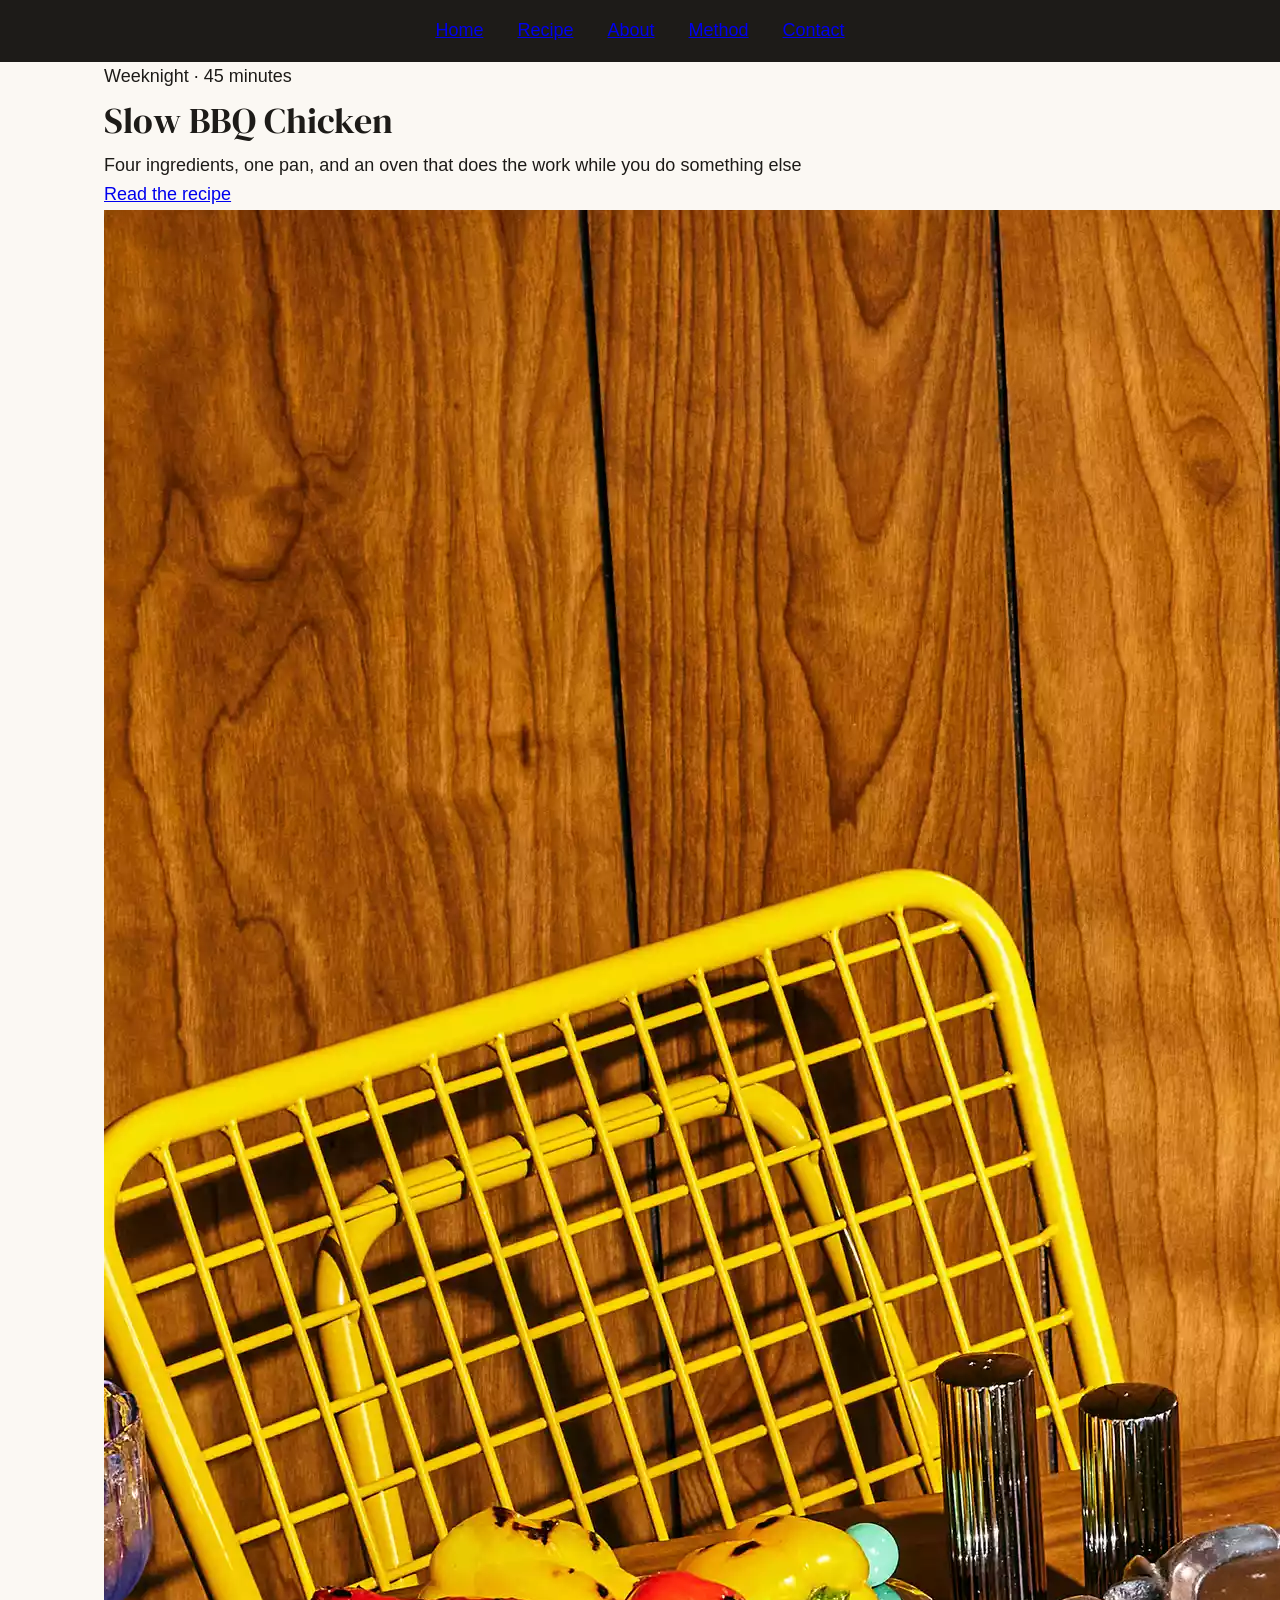
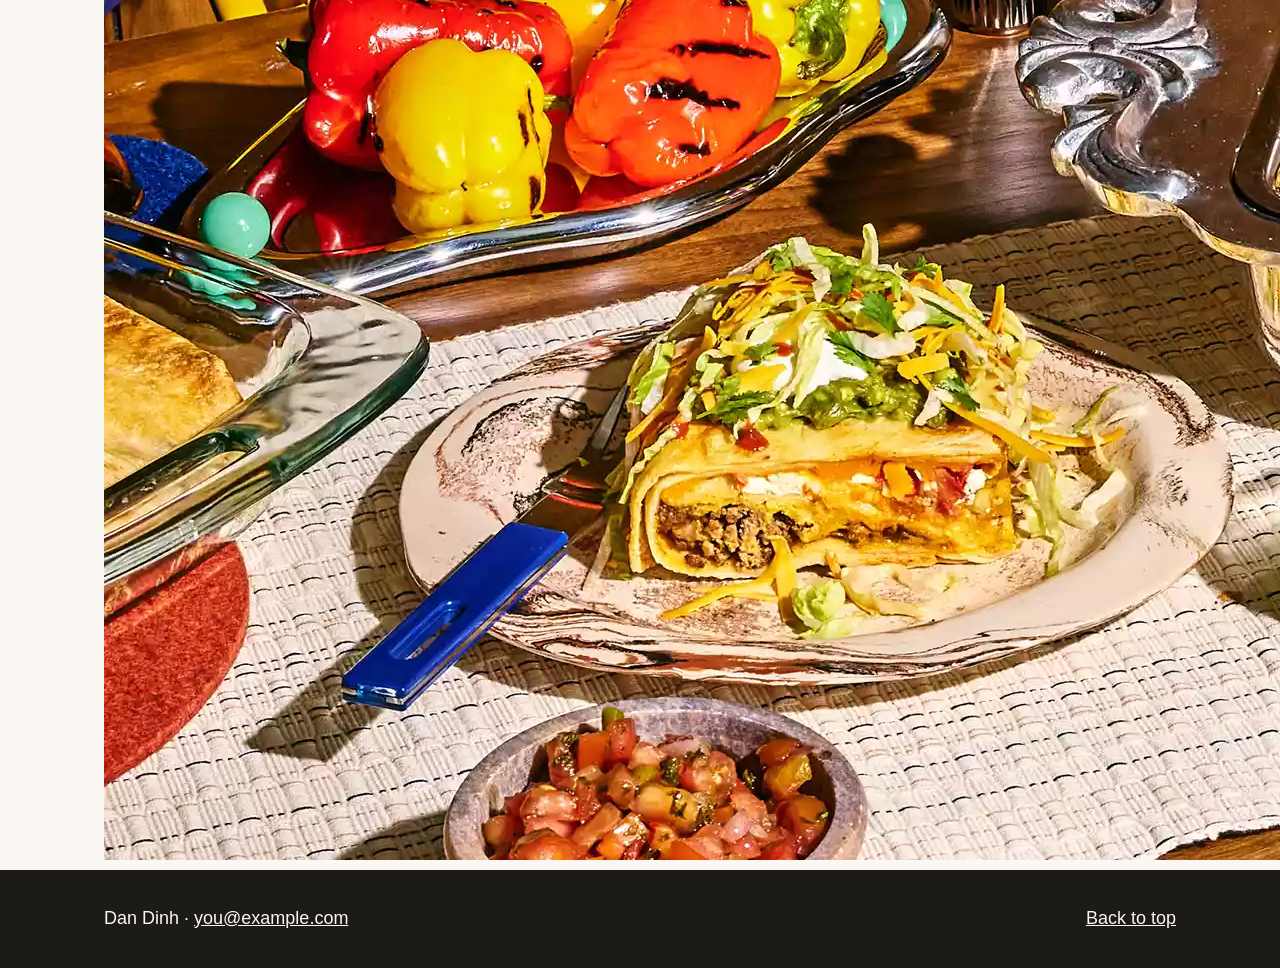
==== index.html @ 53318a9f "add hero img" ====
<!DOCTYPE html>
<html lang="en">
<head>
    <meta charset="UTF-8">
    <meta name="viewport" content="width=device-width, initial-scale=1.0">
    <title>Document</title>
    
    <link rel="preconnect" href="https://fonts.googleapis.com">
    <link rel="preconnect" href="https://fonts.gstatic.com" crossorigin>
    <link href="https://fonts.googleapis.com/css2?family=DM+Serif+Display:ital@0;1&display=swap" rel="stylesheet">

    <link rel="stylesheet" href="css/styles.css">
</head>
<body id="top">
    <nav class="site-nav">
        <ul>
            <li>
                <a href="index.html">Home</a>
            </li>
            <li>
                <a href="#cards">Recipe</a>
            </li>
            <li>
                <a href="#about">About</a>
            </li>
            <li>
                <a href="#method">Method</a>
            </li>
            <li>
                <a href="mailto:you@example.com">Contact</a>
            </li>
        </ul>
    </nav>

    <main>
        <header class="hero">
            <div>
                <p class="eyebrow">Weeknight &middot; 45 minutes</p>
                <h1>Slow BBQ Chicken</h1>
                <p class="lede"> Four ingredients, one pan, and an oven that does the work while you do something else</p>
                <a class="button" href="recipes/bbq-chicken.html">Read the recipe</a>
            </div>
            <img src="images/homepage.webp" alt="A plate of BBQ chicken">
        </header>
    </main>

    <footer class="site-footer">
        <div class="inner">
            <p>Dan Dinh &middot; <a href=mailto:you@example.com>you@example.com</a></p>
            <p class="right"><a href="atop">Back to top</a></p>
        </div>
    </footer>

</body>
</html>
---- css/styles.css ----
/*Colors:
ink     #1D1B18
paper   #FBF8F3
bone    #EFE9DF
accent  #1B858F
muted   #6B6560
*/

* {
    box-sizing: border-box;
    margin: 0;
    padding: 0;
}

body {
    background: #FBF8F3;
    color: #1D1B18;
    font-family: 'Inter', Helvetica, Arial, sans-serif;
    font-size: 18px;
    line-height: 1.65;
}

h1, h2, h3 {
    font-family: 'DM Serif Display', Georgia, serif;
    font-weight: 400;
}

.site-nav{
    background: #1D1B18;
}

.site-nav ul {
    list-style: none;
    display: grid;
    grid-template: auto / auto auto auto auto auto;
    gap: 34px;
    width: max-content;
    margin: 0 auto;
    padding: 16px 24px;
}

.side-nav a {
    color: #FBF8F3;
    text-decoration: none;
    font-size: 15px;
}

main {
    max-width: 1120px;
    margin: 0 auto;
    padding: 0 24px;
}

.site-footer {
    background: #1D1B18;
    color: #FBF8F3;
}

.site-footer .inner {
    display: grid;
    grid-template: auto / 1fr 1fr;
    max-width: 1120px;
    margin: 0 auto;
    padding: 34px 24px;
}

.site-footer a {
    color: #FBF8F3;
}

.site-footer .right {
    text-align: right;
}
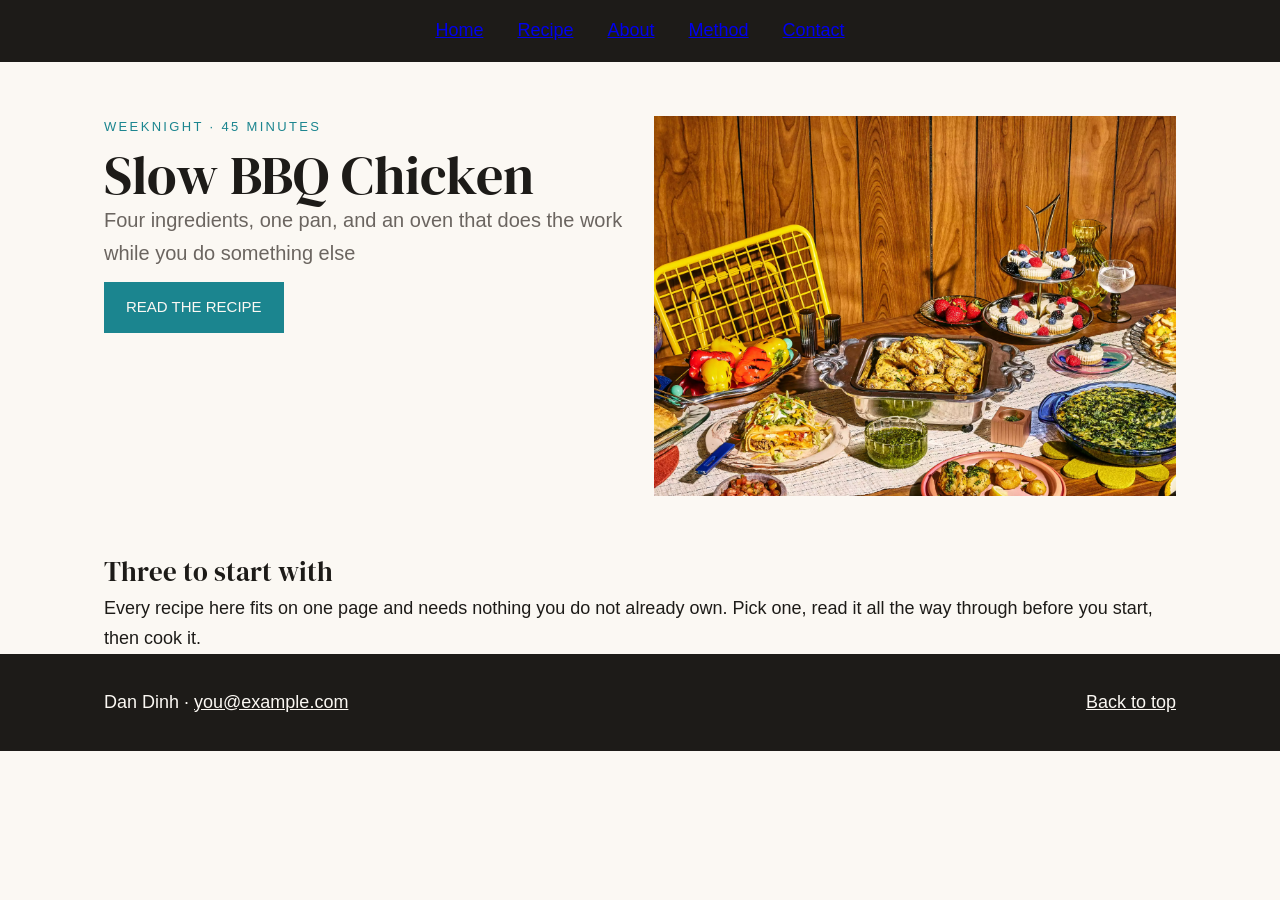
==== commit 8ae52a1f: "added section" ====
--- a/index.html
+++ b/index.html
@@ -42,6 +42,14 @@
             </div>
             <img src="images/homepage.webp" alt="A plate of BBQ chicken">
         </header>
+
+        <section class="section-head" id="cards">
+            <h2>Three to start with</h2>
+            <p>Every recipe here fits on one page and needs nothing you
+                do not already own. Pick one, read it all the way through
+                before you start, then cook it.</p>
+        </section>
+
     </main>
 
     <footer class="site-footer">
--- a/css/styles.css
+++ b/css/styles.css
@@ -70,4 +70,46 @@
 
 .site-footer .right {
     text-align: right;
+}
+
+.hero {
+    display: grid;
+    grid-template: auto / 1fr 1fr;
+    gap: 28px;
+    padding: 54px 0;
+}
+
+.hero img {
+    width: 100%;
+    height: 380px;
+    object-fit: cover;
+}
+
+h1 {
+    font-size: 54px;
+    line-height:  1.05;
+}
+
+.eyebrow {
+    font-size: 13px;
+    letter-spacing:  0.18em;
+    text-transform: uppercase;
+    color: #1B858F;
+    margin-bottom: 10px;
+}
+
+.lede {
+    font-size: 20px;
+    color: #6B6560;
+}
+
+.button {
+    display: inline-block;
+    margin-top: 12px;
+    background: #1B858F;
+    color: #FBF8F3;
+    text-decoration: none;
+    padding: 13px 22px;
+    font-size: 15px;
+    text-transform: uppercase;
 }
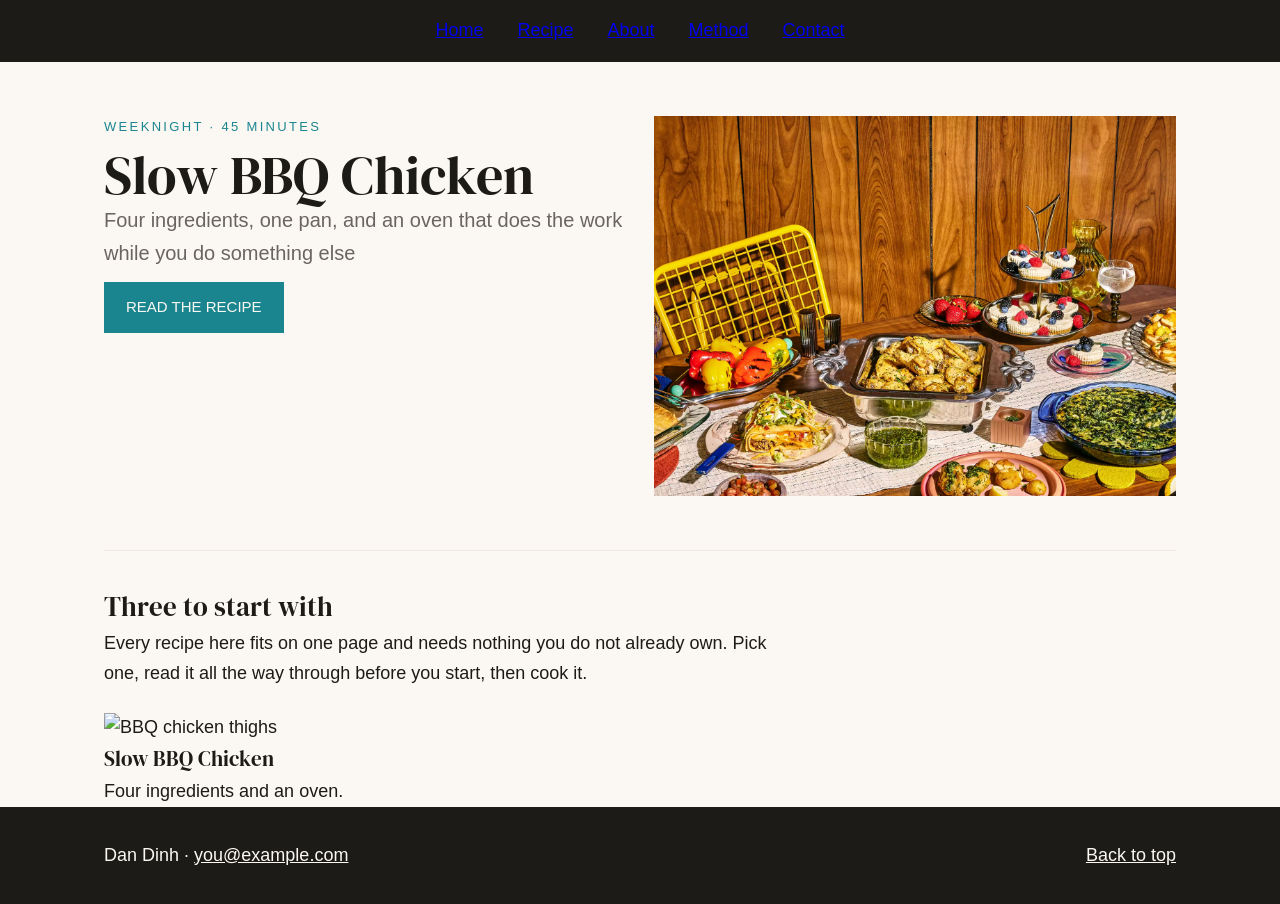
==== commit 83c5b4d9: "added section cards" ====
--- a/index.html
+++ b/index.html
@@ -45,9 +45,15 @@
 
         <section class="section-head" id="cards">
             <h2>Three to start with</h2>
-            <p>Every recipe here fits on one page and needs nothing you
-                do not already own. Pick one, read it all the way through
-                before you start, then cook it.</p>
+            <p>Every recipe here fits on one page and needs nothing you do not already own. Pick one, read it all the way through before you start, then cook it.</p>
+        </section>
+
+        <section class="cards">
+            <article class="cards">
+                <img src="images/bbq-chicken-card.jpg" alt="BBQ chicken thighs">
+                <h3>Slow BBQ Chicken</h3>
+                <p>Four ingredients and an oven.</p>
+            </article>
         </section>
 
     </main>
--- a/css/styles.css
+++ b/css/styles.css
@@ -112,4 +112,13 @@
     padding: 13px 22px;
     font-size: 15px;
     text-transform: uppercase;
+}
+
+.section-head {
+    border-top: 1px solid #EFE9DF;
+    padding: 34px 0 24px;
+}
+
+.section-head p {
+    max-width: 68ch;
 }
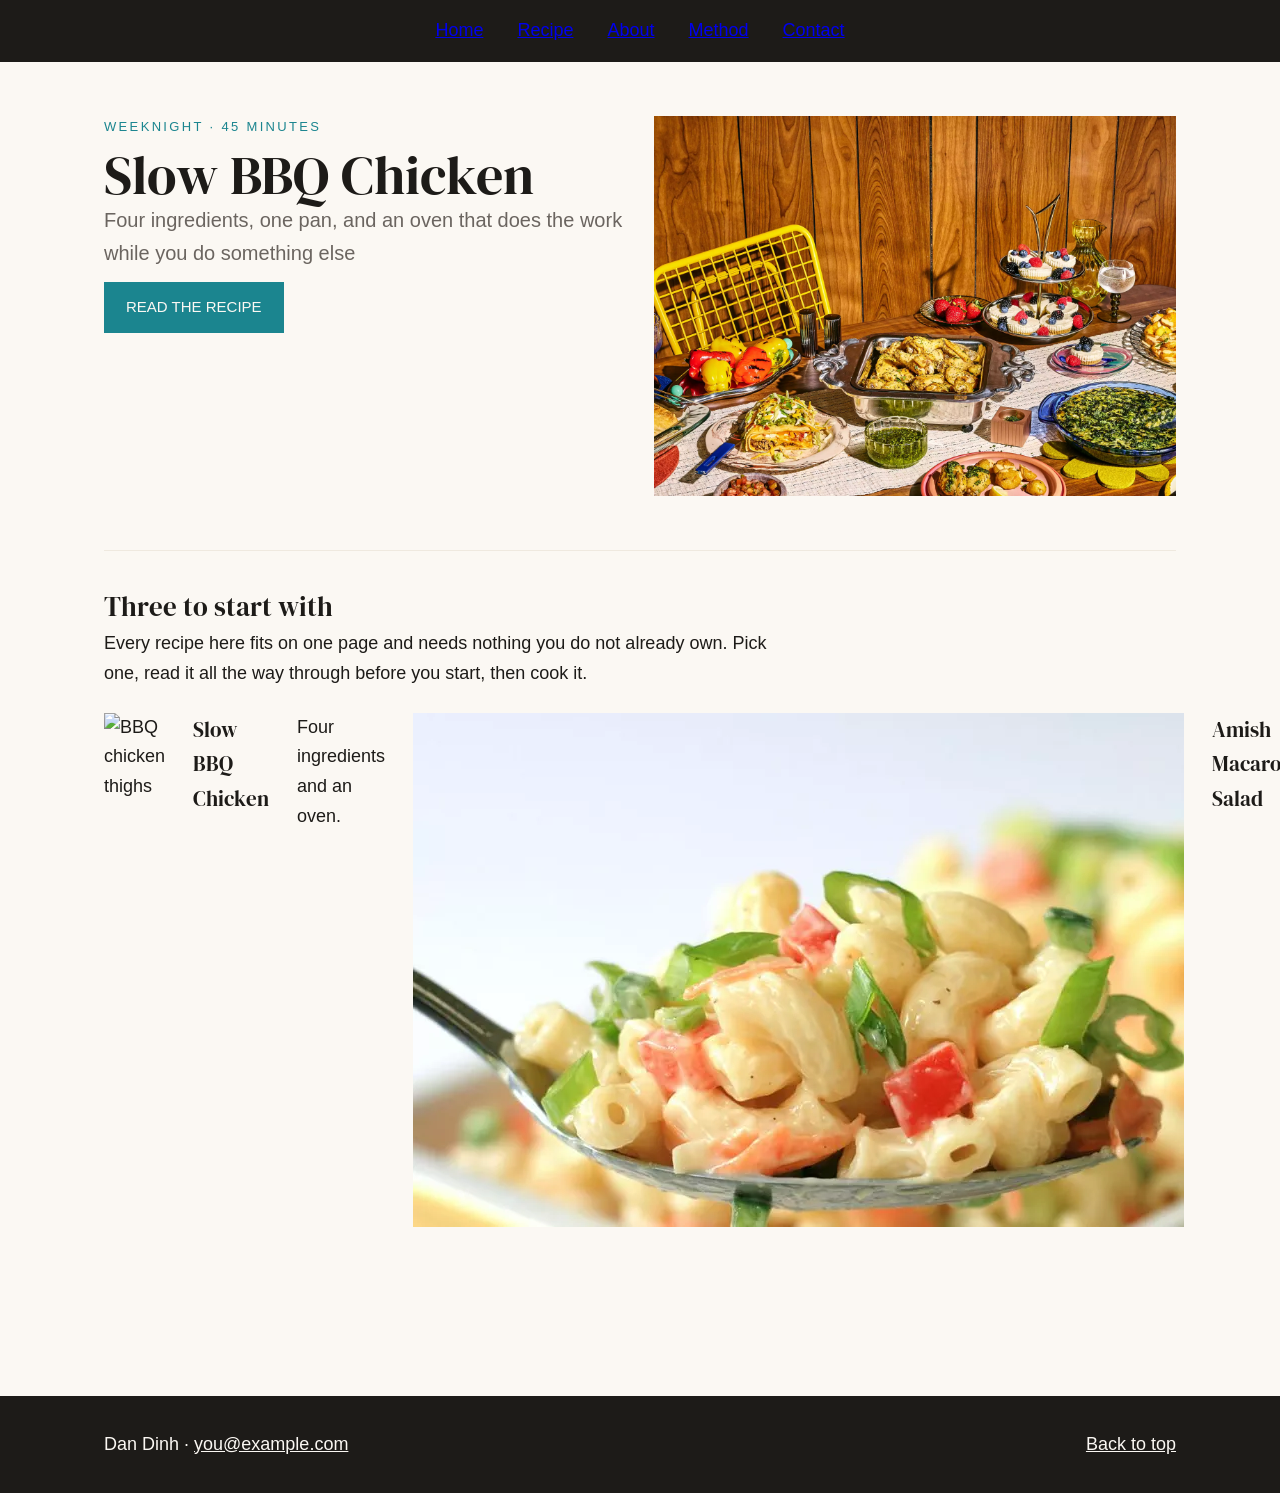
==== commit 0ca6071e: "3 cards" ====
--- a/index.html
+++ b/index.html
@@ -54,6 +54,18 @@
                 <h3>Slow BBQ Chicken</h3>
                 <p>Four ingredients and an oven.</p>
             </article>
+
+            <article class="cards">
+                <img src="images/amish-macaroni-salad-card.webp" alt="A bowl of macaroni salad">
+                <h3>Amish Macaroni Salad</h3>
+                <p>Makes a bowl big enough to share.</p>
+            </article>
+
+            <article class="cards">
+                <img src="images/Watermelon-salad-card.webp" alt="Watermelon with feta and mint">
+                <h3>Watermelon and Feta</h3>
+                <p>Five minutes, no heat at all.</p>
+            </article>
         </section>
 
     </main>
--- a/css/styles.css
+++ b/css/styles.css
@@ -121,4 +121,26 @@
 
 .section-head p {
     max-width: 68ch;
+}
+
+.cards {
+    display: grid;
+    grid-template: auto / 1fr 1fr 1fr;
+    gap: 28px;
+    padding-bottom: 60px;
+}
+
+.card img {
+    width: 100%;
+    height: 230px;
+    object-fit: cover;
+}
+
+.card h3 {
+    margin: 14px 0 6px;
+}
+
+.card p {
+    font-size: 16px;
+    color: #6B6560;
 }
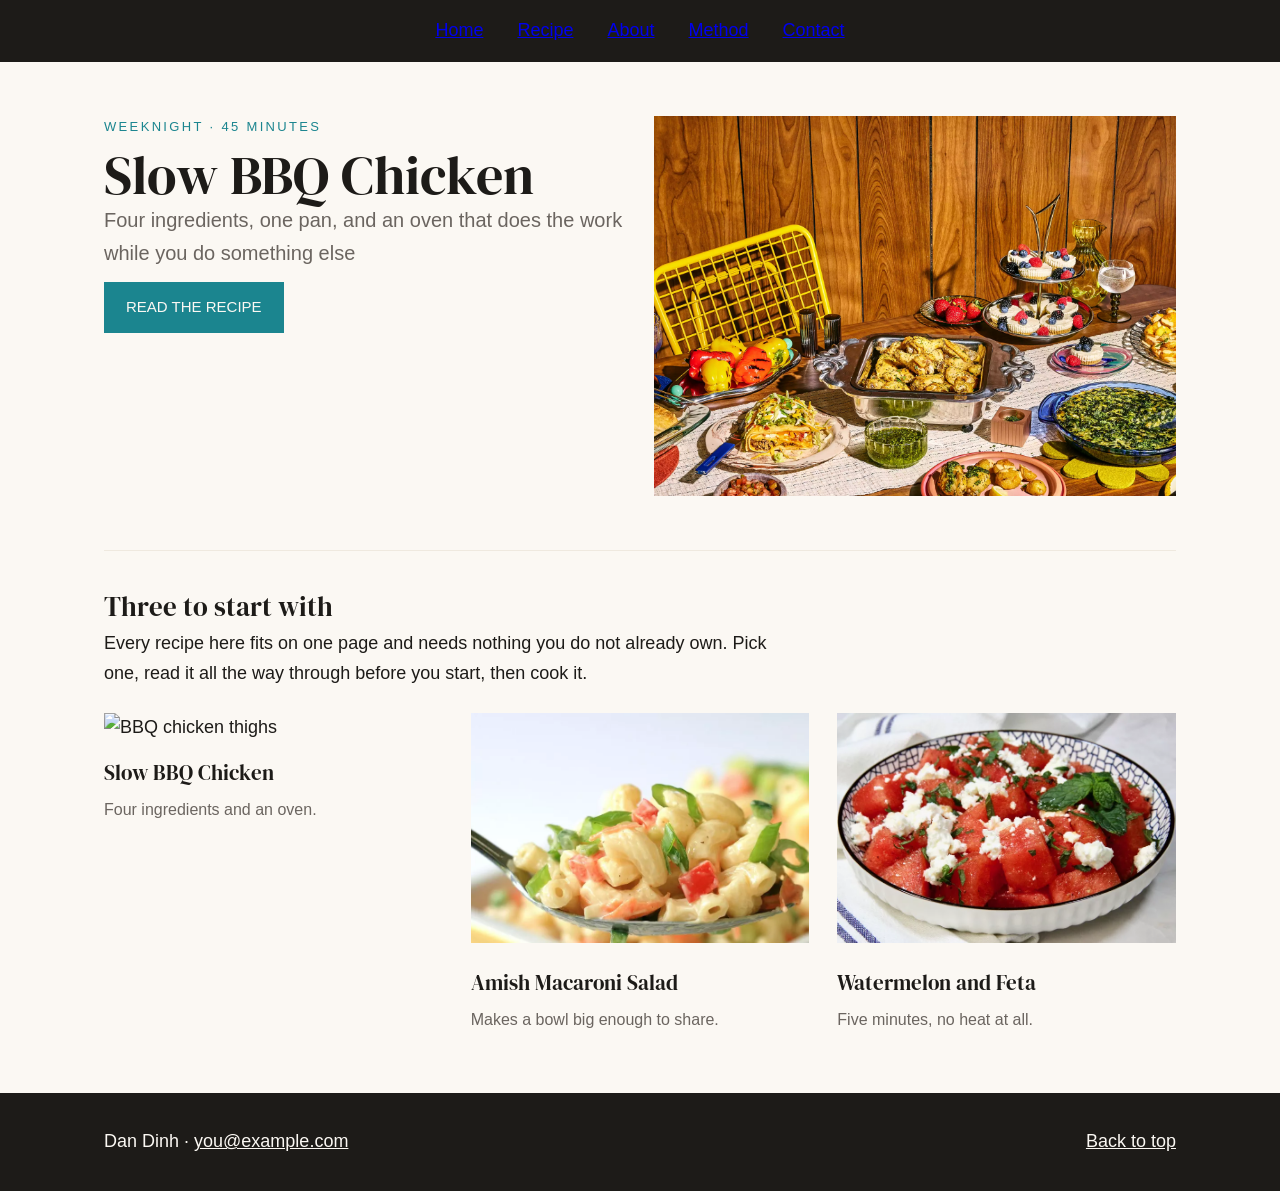
==== commit 8140f636: "card fix" ====
--- a/index.html
+++ b/index.html
@@ -49,19 +49,19 @@
         </section>
 
         <section class="cards">
-            <article class="cards">
+            <article class="card">
                 <img src="images/bbq-chicken-card.jpg" alt="BBQ chicken thighs">
                 <h3>Slow BBQ Chicken</h3>
                 <p>Four ingredients and an oven.</p>
             </article>
 
-            <article class="cards">
+            <article class="card">
                 <img src="images/amish-macaroni-salad-card.webp" alt="A bowl of macaroni salad">
                 <h3>Amish Macaroni Salad</h3>
                 <p>Makes a bowl big enough to share.</p>
             </article>
 
-            <article class="cards">
+            <article class="card">
                 <img src="images/Watermelon-salad-card.webp" alt="Watermelon with feta and mint">
                 <h3>Watermelon and Feta</h3>
                 <p>Five minutes, no heat at all.</p>
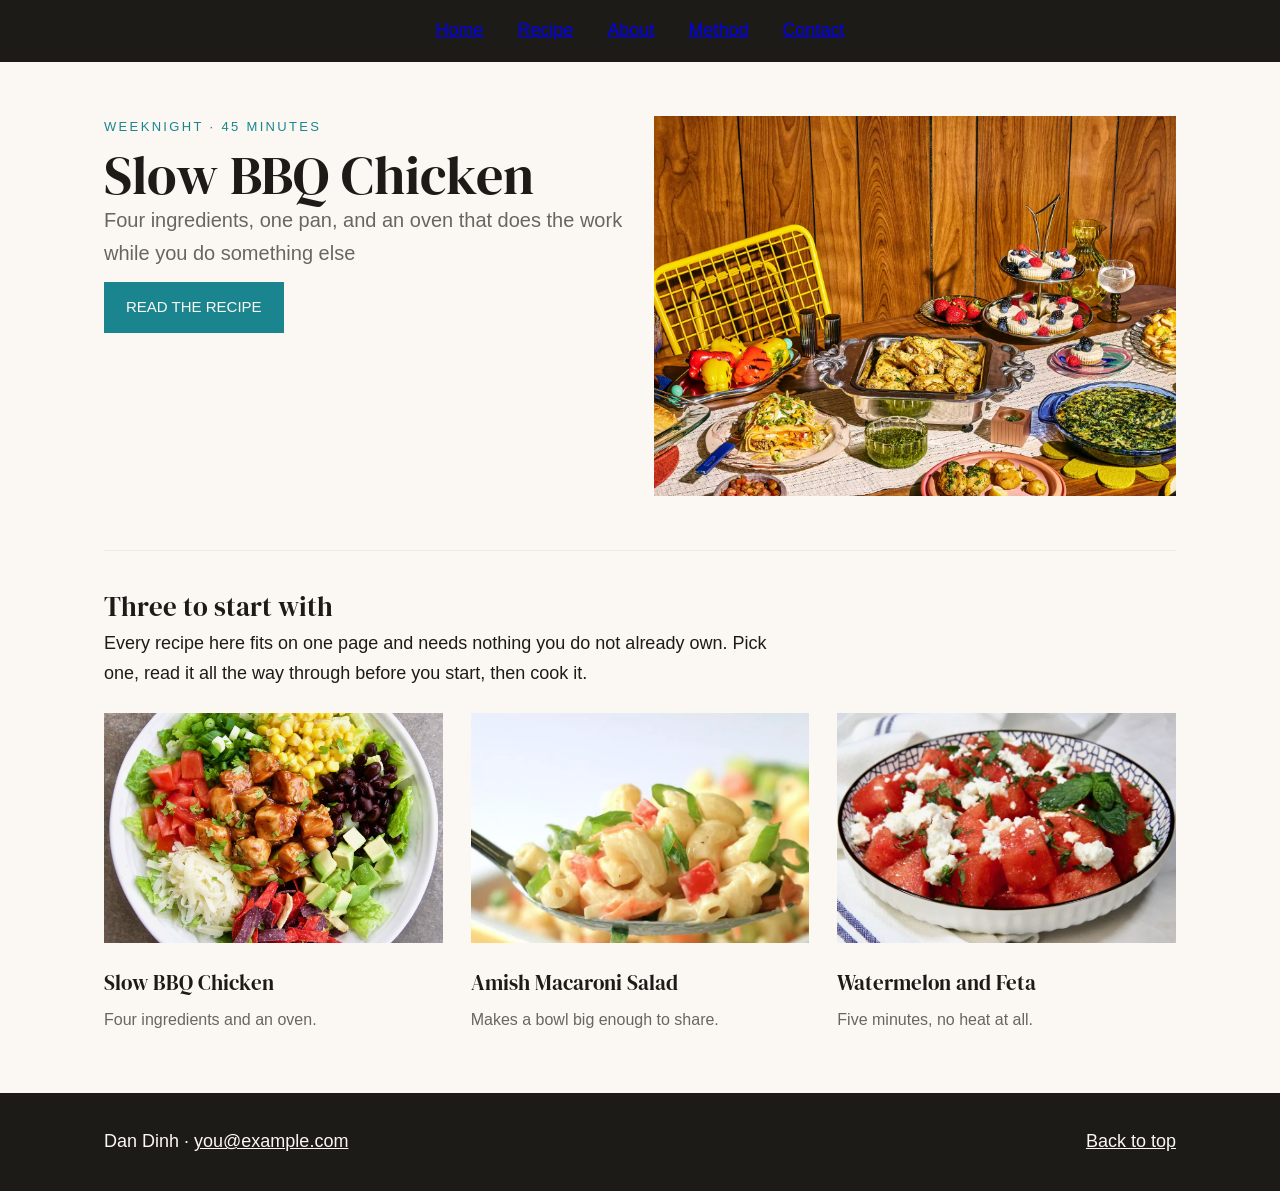
==== commit b9d74d2b: "card fix 2" ====
--- a/index.html
+++ b/index.html
@@ -50,7 +50,7 @@
 
         <section class="cards">
             <article class="card">
-                <img src="images/bbq-chicken-card.jpg" alt="BBQ chicken thighs">
+                <img src="images/bbq-chicken-card.jpeg" alt="BBQ chicken thighs">
                 <h3>Slow BBQ Chicken</h3>
                 <p>Four ingredients and an oven.</p>
             </article>
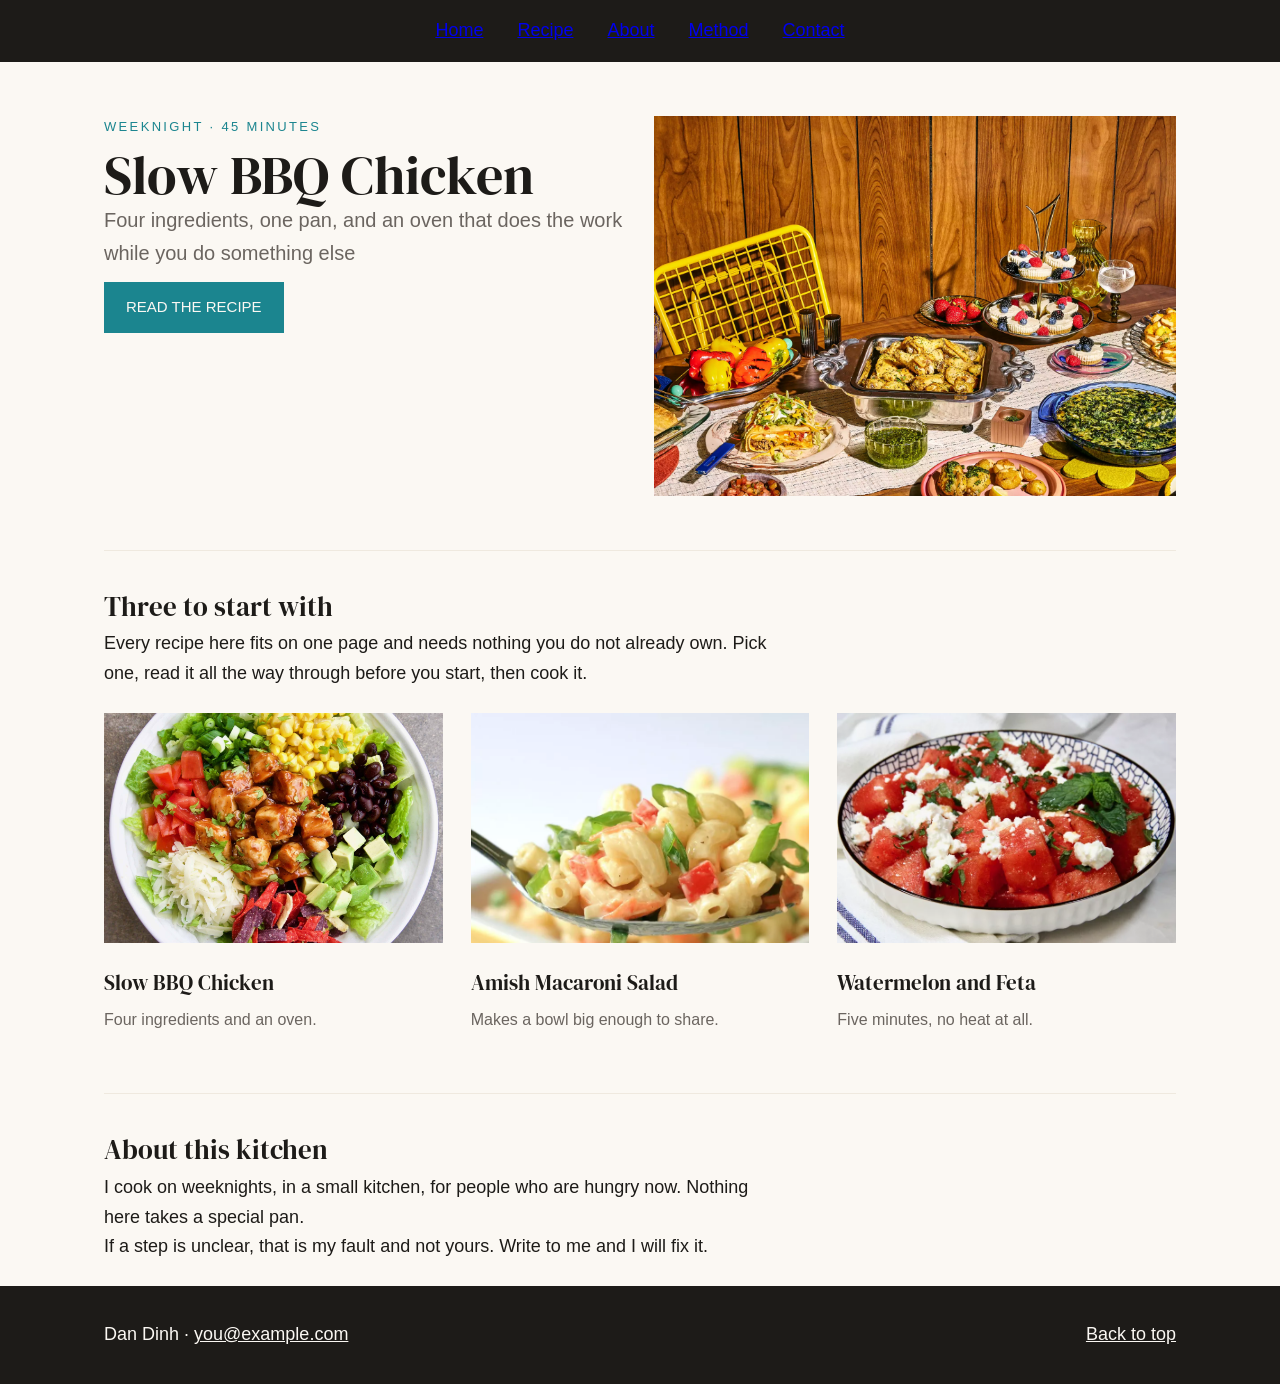
==== commit 0c38a19e: "added sectionfooter" ====
--- a/index.html
+++ b/index.html
@@ -68,6 +68,12 @@
             </article>
         </section>
 
+        <section class="section-head" id="about">
+            <h2>About this kitchen</h2>
+            <p>I cook on weeknights, in a small kitchen, for people who are hungry now. Nothing here takes a special pan.</p>
+            <p>If a step is unclear, that is my fault and not yours. Write to me and I will fix it.</p>
+        </section>
+
     </main>
 
     <footer class="site-footer">
